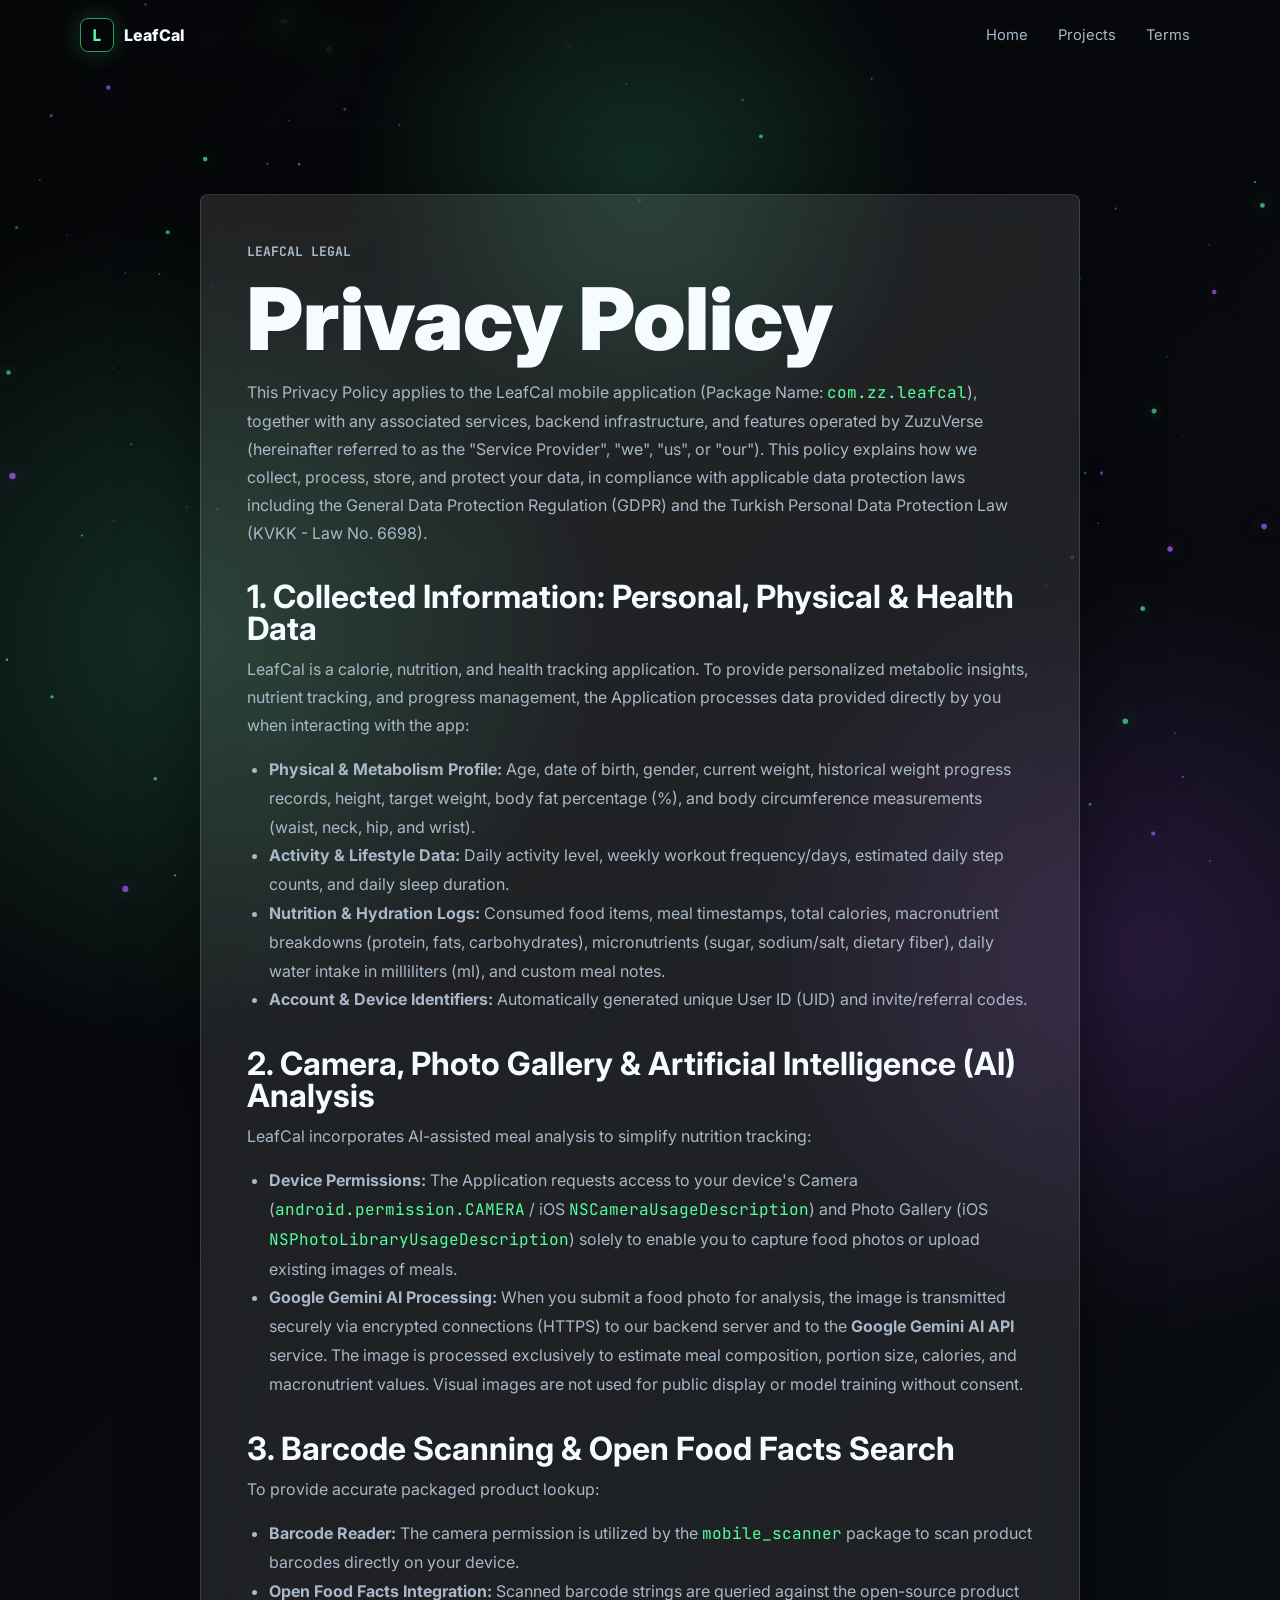
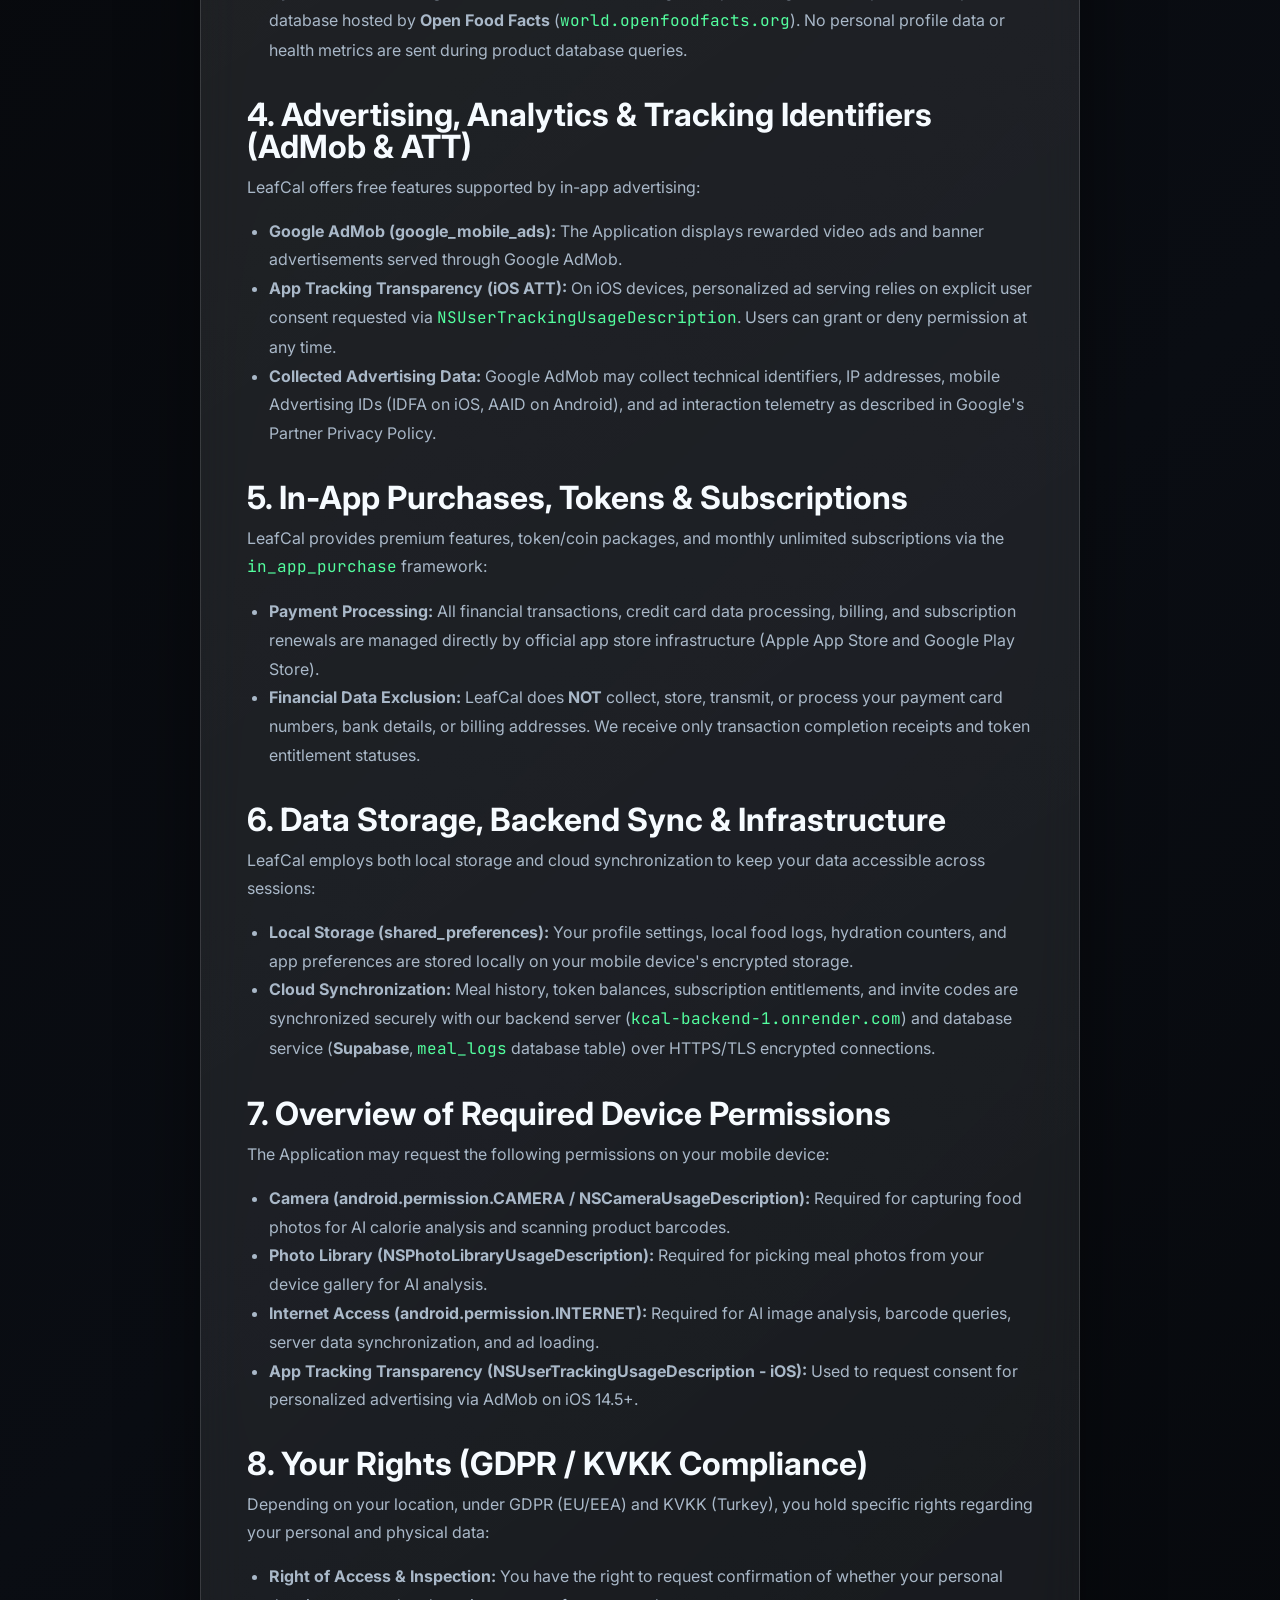
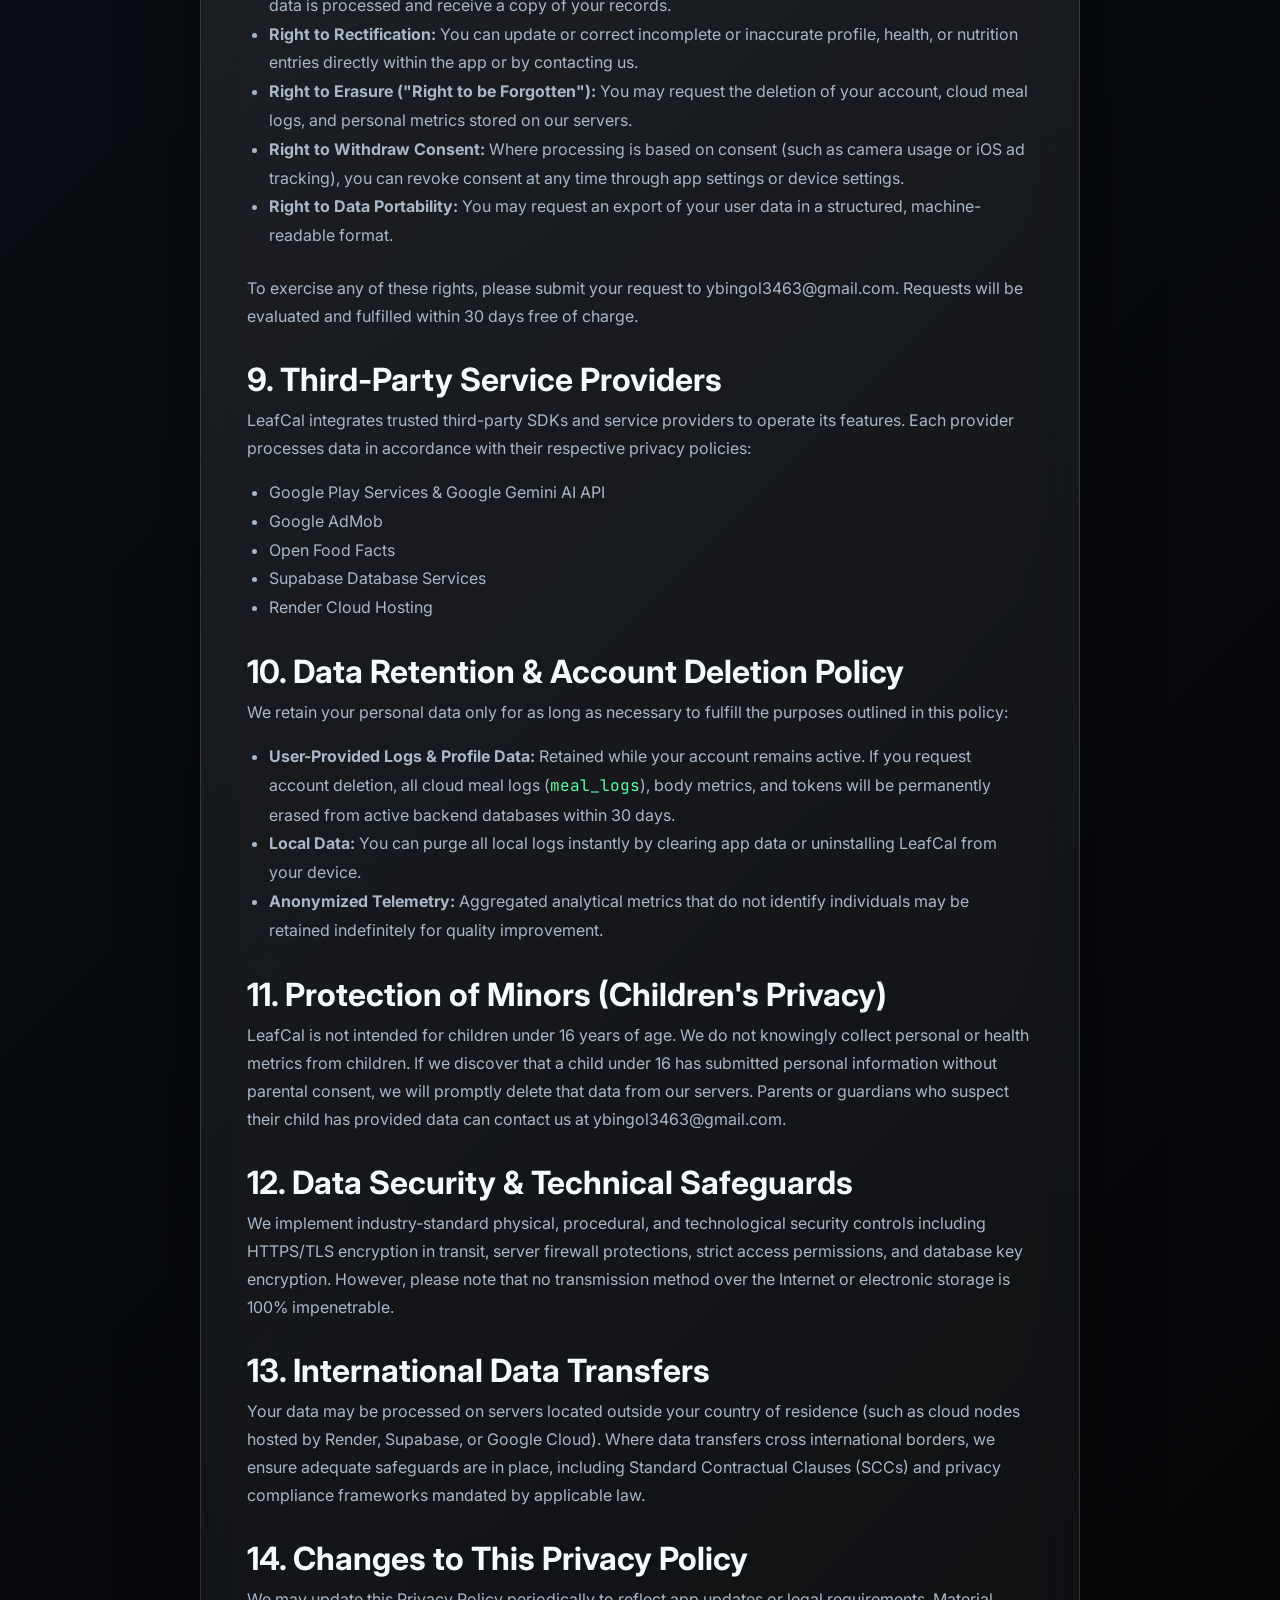
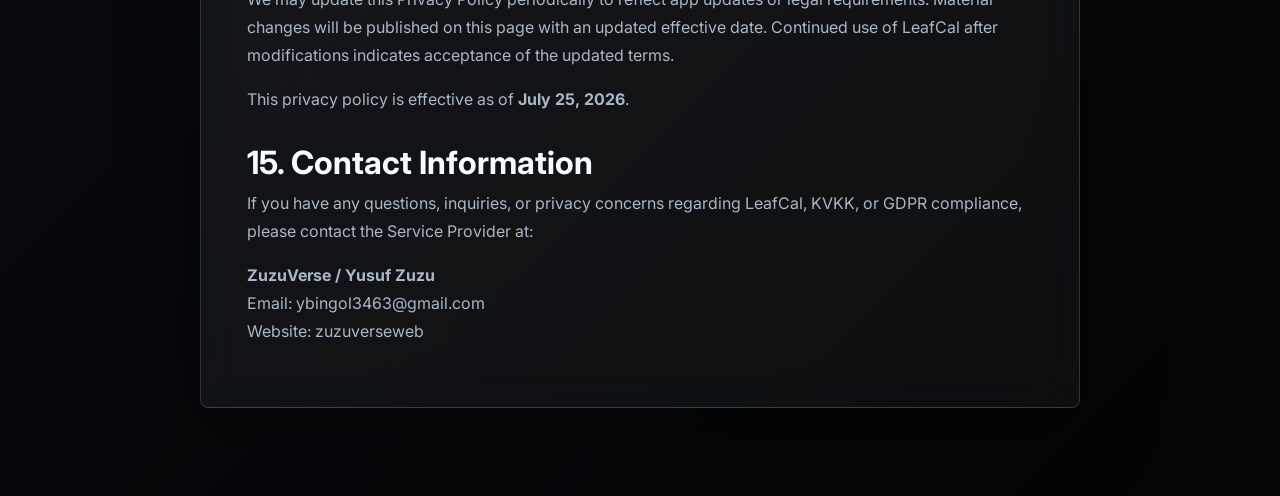
==== leafcal/privacy.html @ e08c6708 "Add LeafCal app, privacy policy, and terms of service" ====
<!DOCTYPE html>
<html lang="en">
<head>
  <meta charset="UTF-8">
  <meta name="viewport" content="width=device-width, initial-scale=1.0">
  <meta name="description" content="LeafCal Privacy Policy - Health, Fitness & Calorie Tracker (KVKK & GDPR Compliant)">
  <title>LeafCal Privacy Policy</title>
  <link rel="preconnect" href="https://fonts.googleapis.com">
  <link rel="preconnect" href="https://fonts.gstatic.com" crossorigin>
  <link href="https://fonts.googleapis.com/css2?family=Inter:wght@400;600;800&family=JetBrains+Mono:wght@500;700&display=swap" rel="stylesheet">
  <link rel="stylesheet" href="../style.css">
</head>
<body class="privacy-page">
  <canvas id="starfield" aria-hidden="true"></canvas>
  <div class="noise-layer" aria-hidden="true"></div>
  <div class="cursor-glow" aria-hidden="true"></div>

  <header class="site-header">
    <a class="brand" href="../index.html">
      <span class="brand-mark">L</span>
      <span>LeafCal</span>
    </a>
    <nav aria-label="Legal navigation">
      <a href="../index.html">Home</a>
      <a href="../index.html#projects">Projects</a>
      <a href="terms.html">Terms</a>
    </nav>
  </header>

  <main class="section-shell">
    <article class="glass-card privacy-card">
      <p class="eyebrow">LeafCal Legal</p>
      <h1>Privacy Policy</h1>
      <p>This Privacy Policy applies to the LeafCal mobile application (Package Name: <code>com.zz.leafcal</code>), together with any associated services, backend infrastructure, and features operated by ZuzuVerse (hereinafter referred to as the "Service Provider", "we", "us", or "our"). This policy explains how we collect, process, store, and protect your data, in compliance with applicable data protection laws including the General Data Protection Regulation (GDPR) and the Turkish Personal Data Protection Law (KVKK - Law No. 6698).</p>

      <h2>1. Collected Information: Personal, Physical & Health Data</h2>
      <p>LeafCal is a calorie, nutrition, and health tracking application. To provide personalized metabolic insights, nutrient tracking, and progress management, the Application processes data provided directly by you when interacting with the app:</p>
      <ul>
        <li><strong>Physical & Metabolism Profile:</strong> Age, date of birth, gender, current weight, historical weight progress records, height, target weight, body fat percentage (%), and body circumference measurements (waist, neck, hip, and wrist).</li>
        <li><strong>Activity & Lifestyle Data:</strong> Daily activity level, weekly workout frequency/days, estimated daily step counts, and daily sleep duration.</li>
        <li><strong>Nutrition & Hydration Logs:</strong> Consumed food items, meal timestamps, total calories, macronutrient breakdowns (protein, fats, carbohydrates), micronutrients (sugar, sodium/salt, dietary fiber), daily water intake in milliliters (ml), and custom meal notes.</li>
        <li><strong>Account & Device Identifiers:</strong> Automatically generated unique User ID (UID) and invite/referral codes.</li>
      </ul>

      <h2>2. Camera, Photo Gallery & Artificial Intelligence (AI) Analysis</h2>
      <p>LeafCal incorporates AI-assisted meal analysis to simplify nutrition tracking:</p>
      <ul>
        <li><strong>Device Permissions:</strong> The Application requests access to your device's Camera (<code>android.permission.CAMERA</code> / iOS <code>NSCameraUsageDescription</code>) and Photo Gallery (iOS <code>NSPhotoLibraryUsageDescription</code>) solely to enable you to capture food photos or upload existing images of meals.</li>
        <li><strong>Google Gemini AI Processing:</strong> When you submit a food photo for analysis, the image is transmitted securely via encrypted connections (HTTPS) to our backend server and to the <strong>Google Gemini AI API</strong> service. The image is processed exclusively to estimate meal composition, portion size, calories, and macronutrient values. Visual images are not used for public display or model training without consent.</li>
      </ul>

      <h2>3. Barcode Scanning & Open Food Facts Search</h2>
      <p>To provide accurate packaged product lookup:</p>
      <ul>
        <li><strong>Barcode Reader:</strong> The camera permission is utilized by the <code>mobile_scanner</code> package to scan product barcodes directly on your device.</li>
        <li><strong>Open Food Facts Integration:</strong> Scanned barcode strings are queried against the open-source product database hosted by <strong>Open Food Facts</strong> (<code>world.openfoodfacts.org</code>). No personal profile data or health metrics are sent during product database queries.</li>
      </ul>

      <h2>4. Advertising, Analytics & Tracking Identifiers (AdMob & ATT)</h2>
      <p>LeafCal offers free features supported by in-app advertising:</p>
      <ul>
        <li><strong>Google AdMob (google_mobile_ads):</strong> The Application displays rewarded video ads and banner advertisements served through Google AdMob.</li>
        <li><strong>App Tracking Transparency (iOS ATT):</strong> On iOS devices, personalized ad serving relies on explicit user consent requested via <code>NSUserTrackingUsageDescription</code>. Users can grant or deny permission at any time.</li>
        <li><strong>Collected Advertising Data:</strong> Google AdMob may collect technical identifiers, IP addresses, mobile Advertising IDs (IDFA on iOS, AAID on Android), and ad interaction telemetry as described in <a href="https://policies.google.com/technologies/partner-sites" target="_blank" rel="noopener noreferrer">Google's Partner Privacy Policy</a>.</li>
      </ul>

      <h2>5. In-App Purchases, Tokens & Subscriptions</h2>
      <p>LeafCal provides premium features, token/coin packages, and monthly unlimited subscriptions via the <code>in_app_purchase</code> framework:</p>
      <ul>
        <li><strong>Payment Processing:</strong> All financial transactions, credit card data processing, billing, and subscription renewals are managed directly by official app store infrastructure (Apple App Store and Google Play Store).</li>
        <li><strong>Financial Data Exclusion:</strong> LeafCal does <strong>NOT</strong> collect, store, transmit, or process your payment card numbers, bank details, or billing addresses. We receive only transaction completion receipts and token entitlement statuses.</li>
      </ul>

      <h2>6. Data Storage, Backend Sync & Infrastructure</h2>
      <p>LeafCal employs both local storage and cloud synchronization to keep your data accessible across sessions:</p>
      <ul>
        <li><strong>Local Storage (shared_preferences):</strong> Your profile settings, local food logs, hydration counters, and app preferences are stored locally on your mobile device's encrypted storage.</li>
        <li><strong>Cloud Synchronization:</strong> Meal history, token balances, subscription entitlements, and invite codes are synchronized securely with our backend server (<code>kcal-backend-1.onrender.com</code>) and database service (<strong>Supabase</strong>, <code>meal_logs</code> database table) over HTTPS/TLS encrypted connections.</li>
      </ul>

      <h2>7. Overview of Required Device Permissions</h2>
      <p>The Application may request the following permissions on your mobile device:</p>
      <ul>
        <li><strong>Camera (android.permission.CAMERA / NSCameraUsageDescription):</strong> Required for capturing food photos for AI calorie analysis and scanning product barcodes.</li>
        <li><strong>Photo Library (NSPhotoLibraryUsageDescription):</strong> Required for picking meal photos from your device gallery for AI analysis.</li>
        <li><strong>Internet Access (android.permission.INTERNET):</strong> Required for AI image analysis, barcode queries, server data synchronization, and ad loading.</li>
        <li><strong>App Tracking Transparency (NSUserTrackingUsageDescription - iOS):</strong> Used to request consent for personalized advertising via AdMob on iOS 14.5+.</li>
      </ul>

      <h2>8. Your Rights (GDPR / KVKK Compliance)</h2>
      <p>Depending on your location, under GDPR (EU/EEA) and KVKK (Turkey), you hold specific rights regarding your personal and physical data:</p>
      <ul>
        <li><strong>Right of Access & Inspection:</strong> You have the right to request confirmation of whether your personal data is processed and receive a copy of your records.</li>
        <li><strong>Right to Rectification:</strong> You can update or correct incomplete or inaccurate profile, health, or nutrition entries directly within the app or by contacting us.</li>
        <li><strong>Right to Erasure ("Right to be Forgotten"):</strong> You may request the deletion of your account, cloud meal logs, and personal metrics stored on our servers.</li>
        <li><strong>Right to Withdraw Consent:</strong> Where processing is based on consent (such as camera usage or iOS ad tracking), you can revoke consent at any time through app settings or device settings.</li>
        <li><strong>Right to Data Portability:</strong> You may request an export of your user data in a structured, machine-readable format.</li>
      </ul>
      <p>To exercise any of these rights, please submit your request to <a href="mailto:ybingol3463@gmail.com">ybingol3463@gmail.com</a>. Requests will be evaluated and fulfilled within 30 days free of charge.</p>

      <h2>9. Third-Party Service Providers</h2>
      <p>LeafCal integrates trusted third-party SDKs and service providers to operate its features. Each provider processes data in accordance with their respective privacy policies:</p>
      <ul>
        <li><a href="https://policies.google.com/privacy" target="_blank" rel="noopener noreferrer">Google Play Services & Google Gemini AI API</a></li>
        <li><a href="https://policies.google.com/technologies/partner-sites" target="_blank" rel="noopener noreferrer">Google AdMob</a></li>
        <li><a href="https://world.openfoodfacts.org/terms-of-use" target="_blank" rel="noopener noreferrer">Open Food Facts</a></li>
        <li><a href="https://supabase.com/privacy" target="_blank" rel="noopener noreferrer">Supabase Database Services</a></li>
        <li><a href="https://render.com/privacy" target="_blank" rel="noopener noreferrer">Render Cloud Hosting</a></li>
      </ul>

      <h2>10. Data Retention & Account Deletion Policy</h2>
      <p>We retain your personal data only for as long as necessary to fulfill the purposes outlined in this policy:</p>
      <ul>
        <li><strong>User-Provided Logs & Profile Data:</strong> Retained while your account remains active. If you request account deletion, all cloud meal logs (<code>meal_logs</code>), body metrics, and tokens will be permanently erased from active backend databases within 30 days.</li>
        <li><strong>Local Data:</strong> You can purge all local logs instantly by clearing app data or uninstalling LeafCal from your device.</li>
        <li><strong>Anonymized Telemetry:</strong> Aggregated analytical metrics that do not identify individuals may be retained indefinitely for quality improvement.</li>
      </ul>

      <h2>11. Protection of Minors (Children's Privacy)</h2>
      <p>LeafCal is not intended for children under 16 years of age. We do not knowingly collect personal or health metrics from children. If we discover that a child under 16 has submitted personal information without parental consent, we will promptly delete that data from our servers. Parents or guardians who suspect their child has provided data can contact us at <a href="mailto:ybingol3463@gmail.com">ybingol3463@gmail.com</a>.</p>

      <h2>12. Data Security & Technical Safeguards</h2>
      <p>We implement industry-standard physical, procedural, and technological security controls including HTTPS/TLS encryption in transit, server firewall protections, strict access permissions, and database key encryption. However, please note that no transmission method over the Internet or electronic storage is 100% impenetrable.</p>

      <h2>13. International Data Transfers</h2>
      <p>Your data may be processed on servers located outside your country of residence (such as cloud nodes hosted by Render, Supabase, or Google Cloud). Where data transfers cross international borders, we ensure adequate safeguards are in place, including Standard Contractual Clauses (SCCs) and privacy compliance frameworks mandated by applicable law.</p>

      <h2>14. Changes to This Privacy Policy</h2>
      <p>We may update this Privacy Policy periodically to reflect app updates or legal requirements. Material changes will be published on this page with an updated effective date. Continued use of LeafCal after modifications indicates acceptance of the updated terms.</p>
      <p>This privacy policy is effective as of <strong>July 25, 2026</strong>.</p>

      <h2>15. Contact Information</h2>
      <p>If you have any questions, inquiries, or privacy concerns regarding LeafCal, KVKK, or GDPR compliance, please contact the Service Provider at:</p>
      <p><strong>ZuzuVerse / Yusuf Zuzu</strong><br>
      Email: <a href="mailto:ybingol3463@gmail.com">ybingol3463@gmail.com</a><br>
      Website: <a href="https://zuzuverseweb.pages.dev" target="_blank" rel="noopener noreferrer">zuzuverseweb</a></p>
    </article>
  </main>

  <script src="../script.js"></script>
</body>
</html>
---- style.css ----
:root {
  color-scheme: dark;
  --bg: #050608;
  --panel: rgba(13, 17, 23, 0.72);
  --panel-strong: rgba(17, 24, 39, 0.86);
  --text: #f6fbff;
  --muted: #a9b8c8;
  --neon: #54ff9f;
  --neon-2: #b35cff;
  --line: rgba(255, 255, 255, 0.14);
  --shadow: 0 24px 80px rgba(0, 0, 0, 0.46);
  --radius: 8px;
}

* {
  box-sizing: border-box;
}

html {
  scroll-behavior: smooth;
}

body {
  min-height: 100vh;
  margin: 0;
  overflow-x: hidden;
  background:
    radial-gradient(circle at 15% 12%, rgba(84, 255, 159, 0.16), transparent 26rem),
    radial-gradient(circle at 88% 18%, rgba(179, 92, 255, 0.18), transparent 24rem),
    linear-gradient(135deg, #050608 0%, #0a0d13 48%, #030405 100%);
  color: var(--text);
  font-family: Inter, system-ui, sans-serif;
  letter-spacing: 0;
}

a {
  color: inherit;
  text-decoration: none;
}

button {
  font: inherit;
}

code {
  color: var(--neon);
  font-family: "JetBrains Mono", monospace;
}

#starfield,
.noise-layer,
.cursor-glow {
  pointer-events: none;
  position: fixed;
  inset: 0;
}

#starfield {
  z-index: -3;
}

.noise-layer {
  z-index: -2;
  opacity: 0.16;
  background-image:
    linear-gradient(rgba(255, 255, 255, 0.04) 1px, transparent 1px),
    linear-gradient(90deg, rgba(255, 255, 255, 0.035) 1px, transparent 1px);
  background-size: 42px 42px;
  mask-image: linear-gradient(to bottom, transparent, black 18%, black 86%, transparent);
}

.cursor-glow {
  z-index: -1;
  background: radial-gradient(circle 34rem at var(--x, 50%) var(--y, 20%), rgba(84, 255, 159, 0.16), transparent 55%);
  transition: background 120ms ease;
}

.site-header {
  position: sticky;
  top: 0;
  z-index: 10;
  display: flex;
  align-items: center;
  justify-content: space-between;
  gap: 1rem;
  width: min(1120px, calc(100% - 32px));
  margin: 0 auto;
  padding: 18px 0;
  backdrop-filter: blur(16px);
}

.brand,
nav {
  display: flex;
  align-items: center;
  gap: 10px;
}

.brand {
  font-weight: 800;
}

.brand-mark {
  display: grid;
  width: 34px;
  height: 34px;
  place-items: center;
  border: 1px solid rgba(84, 255, 159, 0.58);
  border-radius: 8px;
  color: var(--neon);
  font-family: "JetBrains Mono", monospace;
  box-shadow: 0 0 24px rgba(84, 255, 159, 0.22);
}

nav {
  flex-wrap: wrap;
  justify-content: flex-end;
}

nav a {
  padding: 8px 10px;
  border-radius: 8px;
  color: var(--muted);
  font-size: 0.92rem;
}

nav a:hover {
  color: var(--text);
  background: rgba(255, 255, 255, 0.08);
}

.section-shell {
  width: min(1120px, calc(100% - 32px));
  margin: 0 auto;
  padding: 88px 0;
}

.hero {
  min-height: calc(100vh - 74px);
  display: grid;
  grid-template-columns: minmax(0, 1.2fr) minmax(300px, 0.8fr);
  align-items: center;
  gap: 36px;
}

.eyebrow {
  margin: 0 0 14px;
  color: var(--neon);
  font-family: "JetBrains Mono", monospace;
  font-size: 0.82rem;
  font-weight: 700;
  text-transform: uppercase;
}

h1,
h2,
h3,
p {
  margin-top: 0;
}

h1 {
  margin-bottom: 16px;
  font-size: clamp(4.8rem, 17vw, 11.5rem);
  line-height: 0.8;
  font-weight: 900;
  letter-spacing: 0;
}

h2 {
  margin-bottom: 0;
  font-size: clamp(2rem, 5vw, 4rem);
  line-height: 1;
}

h3 {
  margin-bottom: 12px;
  font-size: clamp(1.9rem, 5vw, 3.6rem);
}

.glitch {
  position: relative;
  width: fit-content;
  text-shadow: 0 0 26px rgba(84, 255, 159, 0.44);
}

.glitch::before,
.glitch::after {
  content: attr(data-text);
  position: absolute;
  inset: 0;
  opacity: 0.5;
}

.glitch::before {
  color: var(--neon);
  transform: translate(3px, -2px);
  clip-path: inset(0 0 52% 0);
}

.glitch::after {
  color: var(--neon-2);
  transform: translate(-3px, 2px);
  clip-path: inset(48% 0 0 0);
}

.hero-subtitle {
  min-height: 34px;
  margin-bottom: 18px;
  color: #d7fff0;
  font-family: "JetBrains Mono", monospace;
  font-size: clamp(1rem, 2.8vw, 1.35rem);
}

.typing-caret {
  display: inline-block;
  width: 10px;
  height: 1.1em;
  margin-left: 4px;
  background: var(--neon);
  vertical-align: -0.15em;
  animation: blink 900ms steps(2, start) infinite;
}

.hero-text {
  max-width: 640px;
  color: var(--muted);
  font-size: 1.08rem;
  line-height: 1.75;
}

.hero-actions,
.project-actions {
  display: flex;
  flex-wrap: wrap;
  gap: 12px;
  margin-top: 28px;
}

.button {
  display: inline-flex;
  align-items: center;
  justify-content: center;
  min-height: 44px;
  padding: 0 18px;
  border: 1px solid var(--line);
  border-radius: 8px;
  font-weight: 800;
  transition: transform 180ms ease, border-color 180ms ease, box-shadow 180ms ease, background 180ms ease;
}

.button:hover {
  transform: translateY(-3px);
  border-color: rgba(84, 255, 159, 0.7);
  box-shadow: 0 0 32px rgba(84, 255, 159, 0.24);
}

.button.primary {
  background: linear-gradient(135deg, rgba(84, 255, 159, 0.95), rgba(179, 92, 255, 0.95));
  color: #020304;
}

.button.ghost {
  background: rgba(255, 255, 255, 0.05);
  color: var(--text);
}

.glass-card {
  border: 1px solid var(--line);
  border-radius: var(--radius);
  background: linear-gradient(145deg, rgba(255, 255, 255, 0.11), rgba(255, 255, 255, 0.045));
  box-shadow: var(--shadow);
  backdrop-filter: blur(22px);
}

.tilt-card {
  transform-style: preserve-3d;
  transition: transform 180ms ease, border-color 180ms ease, box-shadow 180ms ease;
}

.tilt-card:hover {
  border-color: rgba(84, 255, 159, 0.56);
  box-shadow: 0 26px 90px rgba(0, 0, 0, 0.52), 0 0 44px rgba(179, 92, 255, 0.16);
}

.status-panel {
  padding: 24px;
}

.panel-topline {
  display: flex;
  align-items: center;
  gap: 9px;
  color: var(--muted);
  font-family: "JetBrains Mono", monospace;
  font-size: 0.82rem;
}

.live-dot {
  width: 9px;
  height: 9px;
  border-radius: 999px;
  background: var(--neon);
  box-shadow: 0 0 18px var(--neon);
}

.terminal-lines {
  margin-top: 26px;
  display: grid;
  gap: 16px;
  font-family: "JetBrains Mono", monospace;
}

.terminal-lines p {
  margin: 0;
  color: #dbeafe;
  overflow-wrap: anywhere;
}

.terminal-lines span {
  color: var(--neon);
}

.section-heading {
  margin-bottom: 28px;
}

.projects-grid {
  display: grid;
  gap: 28px;
}

.project-card {
  position: relative;
  overflow: hidden;
  display: grid;
  grid-template-columns: 220px minmax(0, 1fr);
  gap: 32px;
  padding: clamp(22px, 5vw, 42px);
}

.project-card::before {
  content: "";
  position: absolute;
  inset: -50% auto auto -10%;
  width: 300px;
  height: 300px;
  background: radial-gradient(circle, rgba(84, 255, 159, 0.24), transparent 66%);
}

.project-logo {
  position: relative;
  display: grid;
  min-height: 220px;
  place-items: center;
  border: 1px solid rgba(255, 255, 255, 0.14);
  border-radius: 22%;
  background:
    linear-gradient(135deg, rgba(84, 255, 159, 0.18), rgba(179, 92, 255, 0.22)),
    rgba(255, 255, 255, 0.04);
}

.project-logo img {
  width: min(72%, 150px);
  aspect-ratio: 1;
  height: auto;
  object-fit: contain;
  border-radius: 22%;
  filter: drop-shadow(0 0 22px rgba(84, 255, 159, 0.35));
}

.project-logo img.missing-logo {
  display: none;
}

.project-logo span {
  display: none;
  color: var(--neon);
  font-family: "JetBrains Mono", monospace;
  font-size: 5rem;
  font-weight: 900;
  text-shadow: 0 0 30px rgba(84, 255, 159, 0.52);
}

.project-logo img.missing-logo + span {
  display: block;
}

.project-kicker {
  color: var(--neon);
  font-family: "JetBrains Mono", monospace;
  font-weight: 700;
}

.project-content p {
  max-width: 680px;
  color: var(--muted);
  line-height: 1.75;
}

.tag-cloud {
  display: flex;
  flex-wrap: wrap;
  gap: 14px;
}

.skill-tag {
  display: inline-flex;
  align-items: center;
  gap: 10px;
  min-height: 44px;
  padding: 0 18px;
  border: 1px solid rgba(255, 255, 255, 0.16);
  border-radius: 999px;
  background: rgba(255, 255, 255, 0.06);
  color: var(--text);
  cursor: pointer;
  animation: floatTag 4.8s ease-in-out infinite;
  animation-delay: var(--delay);
  transition: transform 180ms ease, box-shadow 180ms ease, color 180ms ease, border-color 180ms ease;
}

.skill-tag span {
  color: var(--neon);
  font-family: "JetBrains Mono", monospace;
  font-size: 0.68rem;
  font-weight: 800;
  text-transform: uppercase;
}

.skill-tag:hover,
.skill-tag:focus-visible {
  color: #061009;
  border-color: var(--neon);
  background: var(--neon);
  box-shadow: 0 0 30px rgba(84, 255, 159, 0.34);
  transform: translateY(-6px) scale(1.04);
}

.skill-tag:hover span,
.skill-tag:focus-visible span {
  color: #061009;
}

.site-footer {
  display: flex;
  justify-content: center;
  gap: 16px;
  width: min(1120px, calc(100% - 32px));
  margin: 0 auto;
  padding: 36px 0 44px;
  color: var(--muted);
}

.site-footer a {
  color: var(--neon);
}

.privacy-card {
  max-width: 880px;
  margin: 36px auto 0;
  padding: clamp(22px, 5vw, 46px);
}

.privacy-card h1 {
  margin-bottom: 18px;
  font-size: clamp(2.4rem, 8vw, 5.4rem);
  line-height: 0.95;
}

.privacy-card h2 {
  margin: 34px 0 10px;
  font-size: clamp(1.3rem, 3vw, 2rem);
}

.privacy-card p {
  color: var(--muted);
  line-height: 1.75;
}

.privacy-card ul {
  margin: 14px 0 24px;
  padding-left: 22px;
  color: var(--muted);
  line-height: 1.8;
}

.click-burst,
.code-pop {
  pointer-events: none;
  position: fixed;
  z-index: 20;
}

.click-burst {
  width: 7px;
  height: 7px;
  border-radius: 999px;
  background: var(--neon);
  box-shadow: 0 0 18px rgba(84, 255, 159, 0.9);
  animation: particlePop 760ms ease-out forwards;
}

.code-pop {
  color: var(--neon);
  font-family: "JetBrains Mono", monospace;
  font-size: 0.78rem;
  font-weight: 700;
  text-shadow: 0 0 16px rgba(84, 255, 159, 0.72);
  animation: codePop 900ms ease-out forwards;
}

@keyframes blink {
  50% { opacity: 0; }
}

@keyframes floatTag {
  0%, 100% { transform: translateY(0); }
  50% { transform: translateY(-7px); }
}

@keyframes particlePop {
  from {
    opacity: 1;
    transform: translate(0, 0) scale(1);
  }
  to {
    opacity: 0;
    transform: translate(var(--dx), var(--dy)) scale(0.2);
  }
}

@keyframes codePop {
  from {
    opacity: 0;
    transform: translate(-50%, 4px) scale(0.92);
  }
  18% {
    opacity: 1;
  }
  to {
    opacity: 0;
    transform: translate(-50%, -48px) scale(1.04);
  }
}

@media (max-width: 820px) {
  .site-header {
    align-items: flex-start;
    flex-direction: column;
  }

  nav {
    justify-content: flex-start;
  }

  .section-shell {
    padding: 62px 0;
  }

  .hero,
  .project-card {
    grid-template-columns: 1fr;
  }

  .hero {
    min-height: auto;
    padding-top: 48px;
  }

  .project-logo {
    min-height: 180px;
  }

  .site-footer {
    flex-direction: column;
  }
}

@media (prefers-reduced-motion: reduce) {
  *,
  *::before,
  *::after {
    animation-duration: 0.001ms !important;
    animation-iteration-count: 1 !important;
    scroll-behavior: auto !important;
    transition-duration: 0.001ms !important;
  }
}
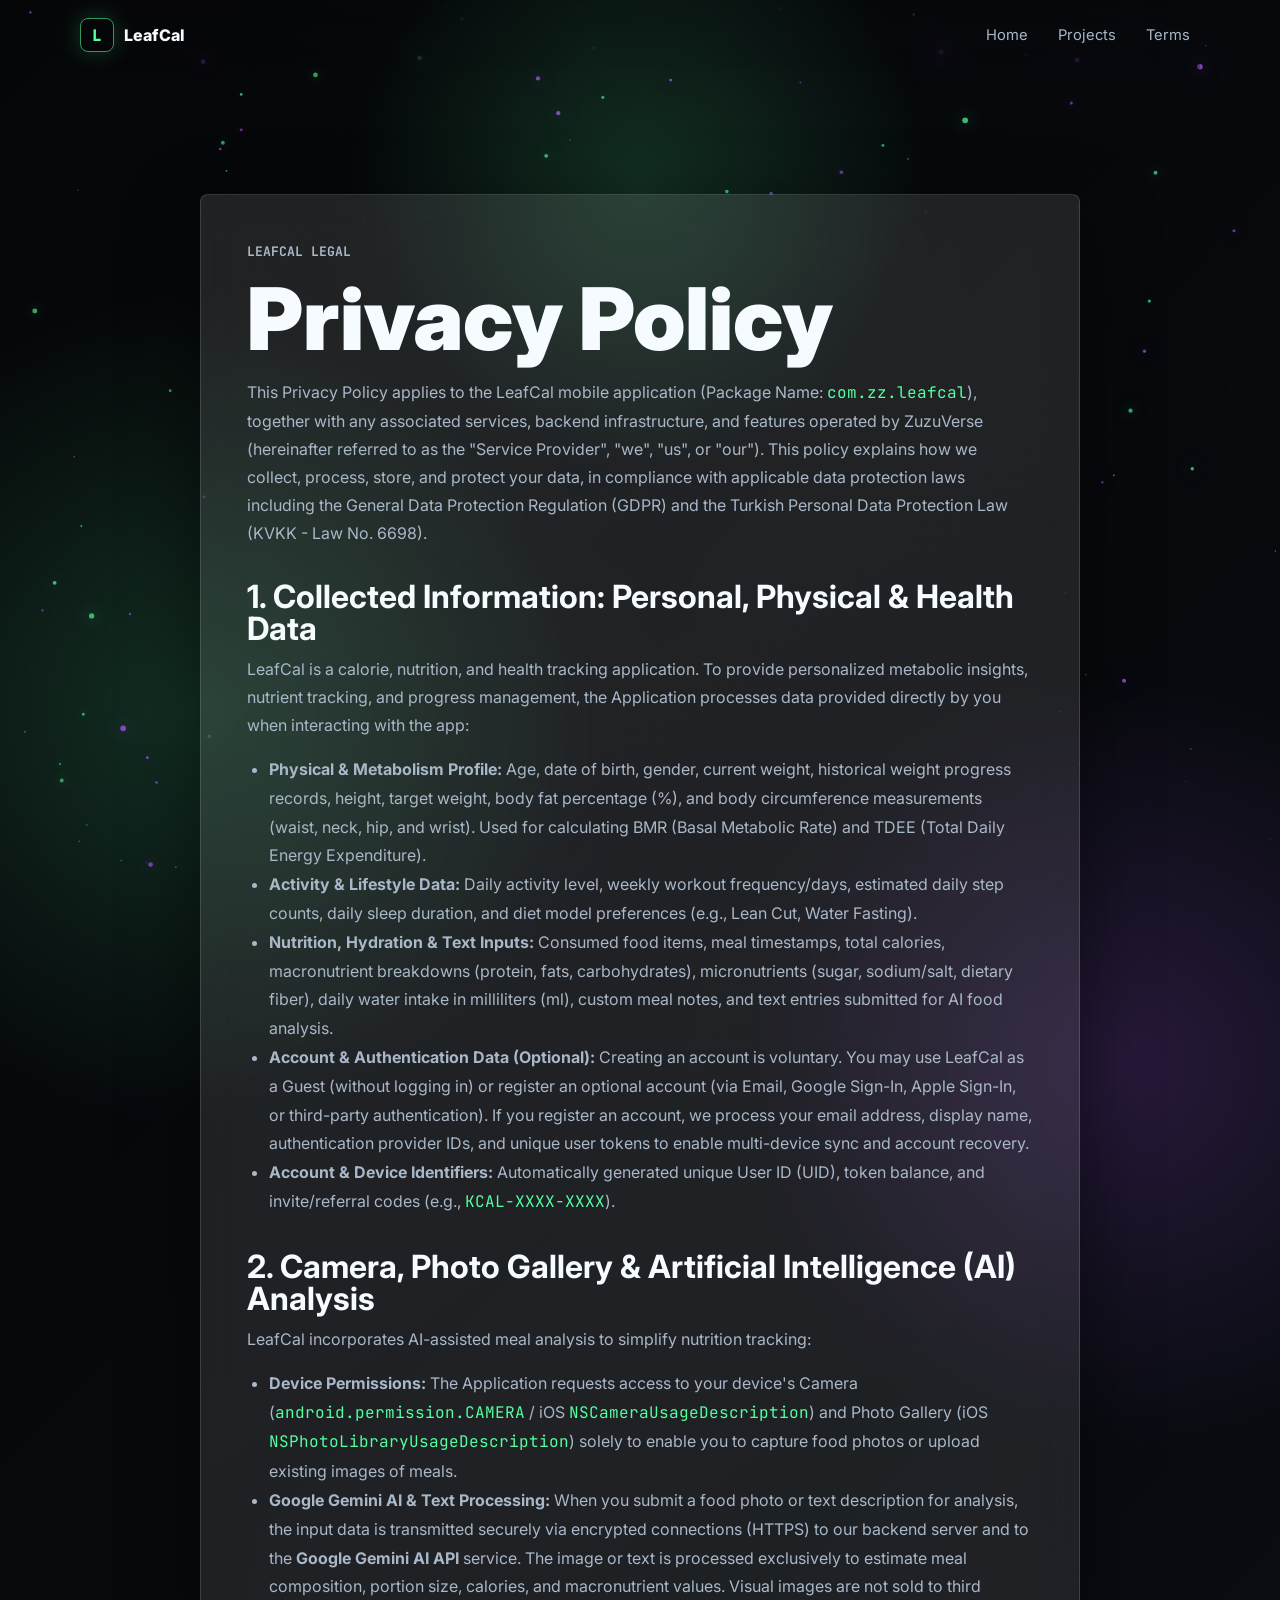
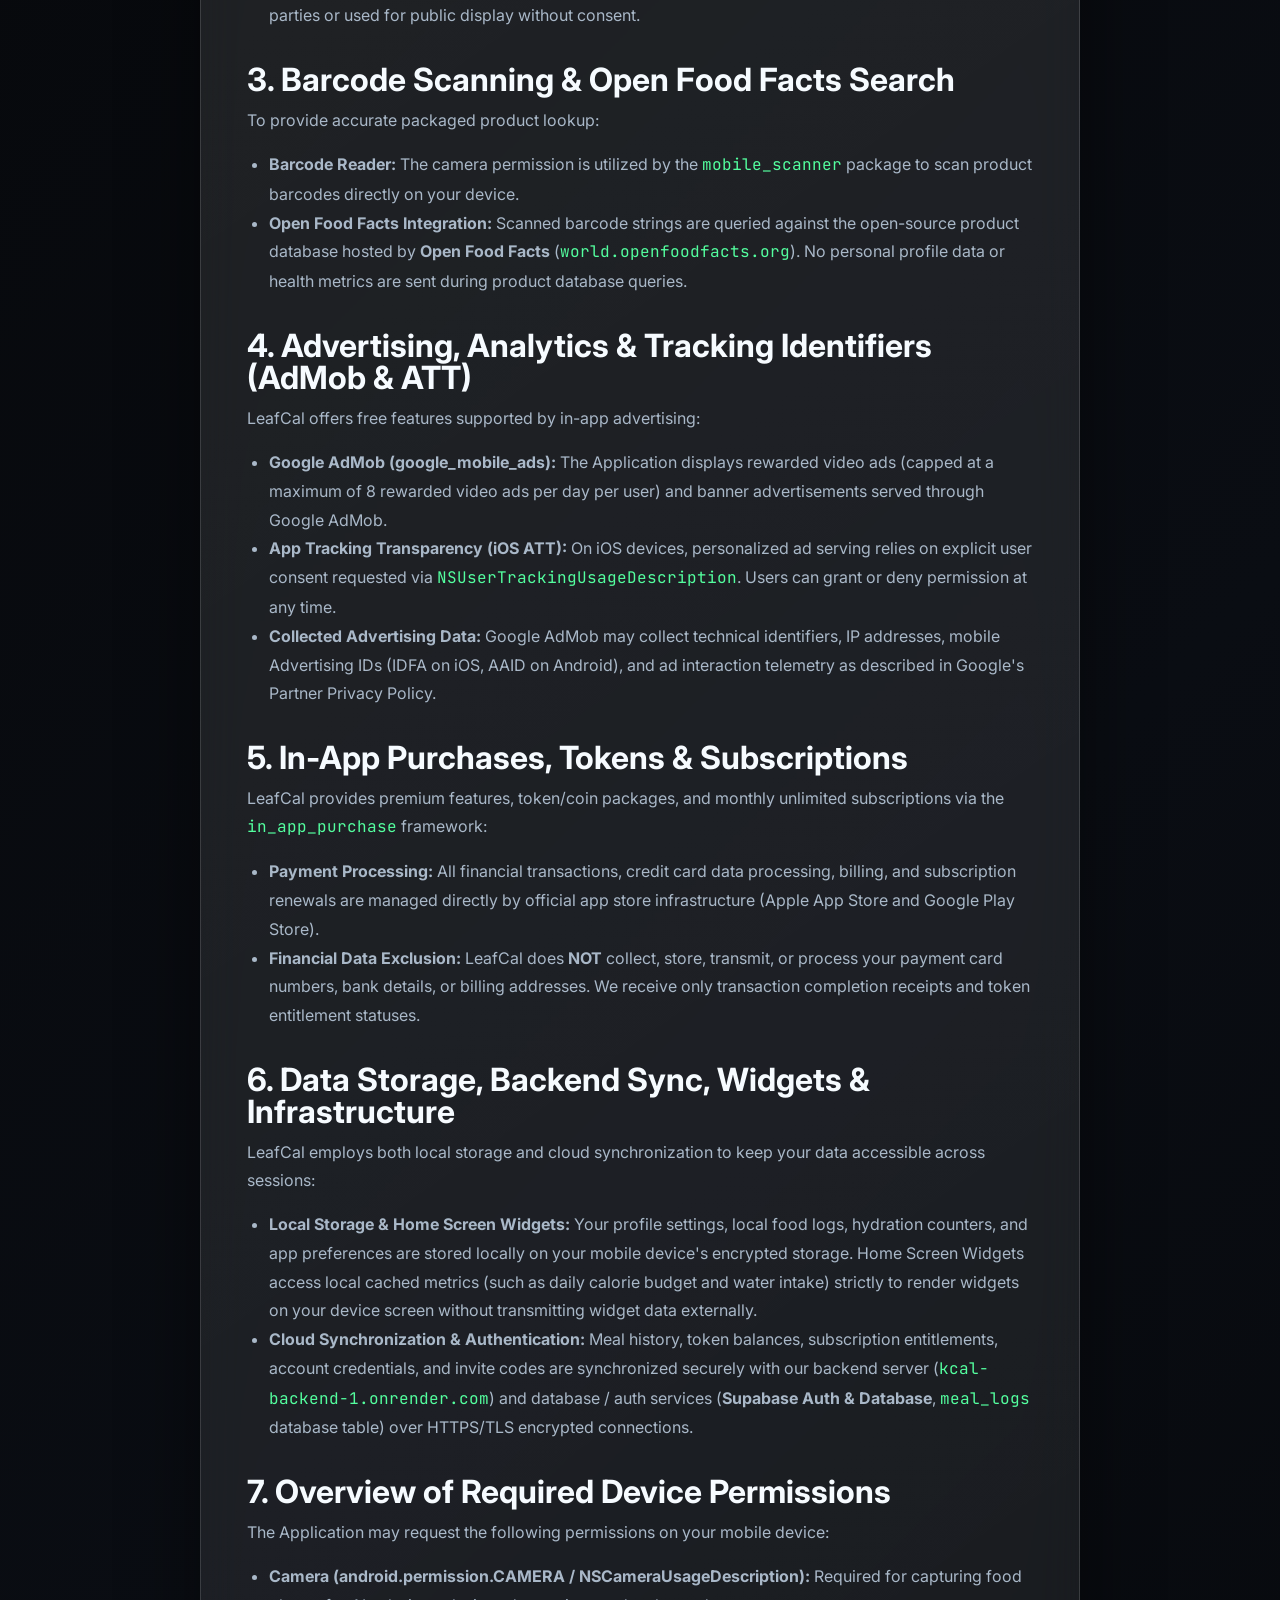
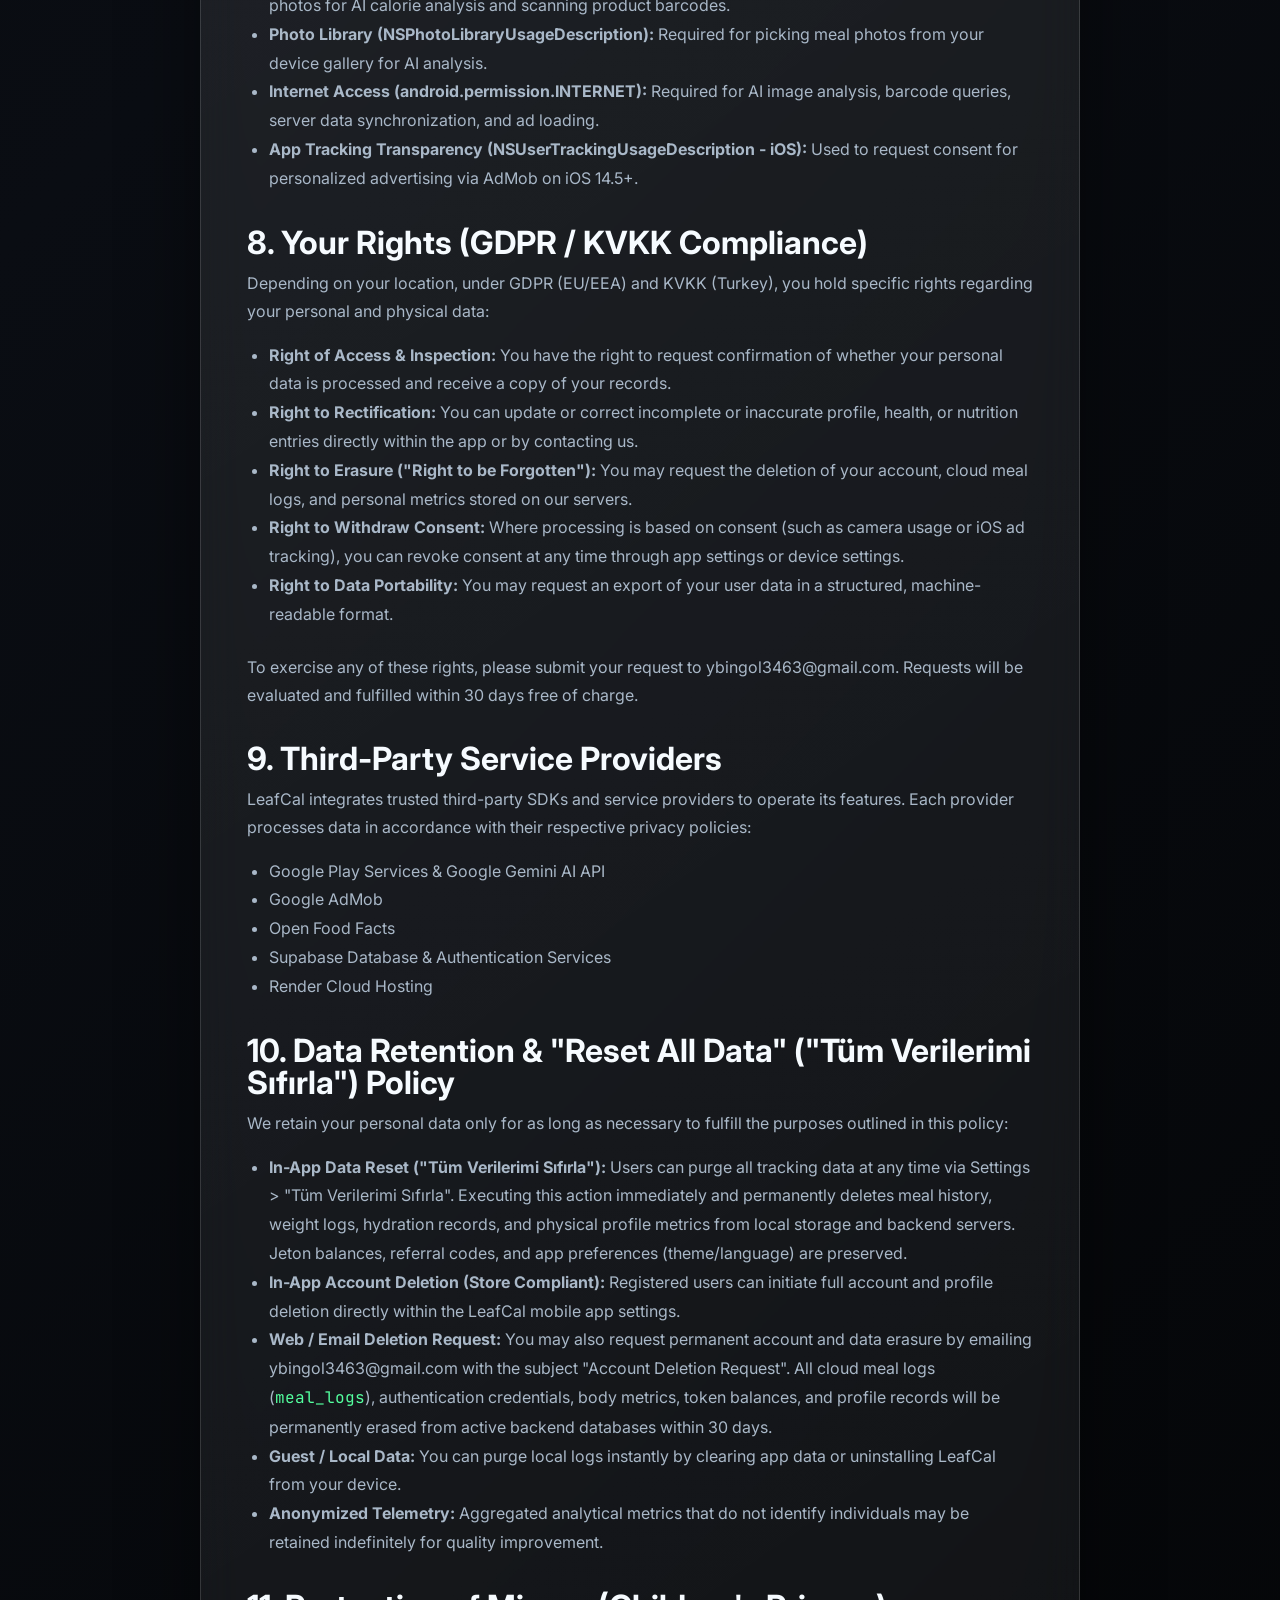
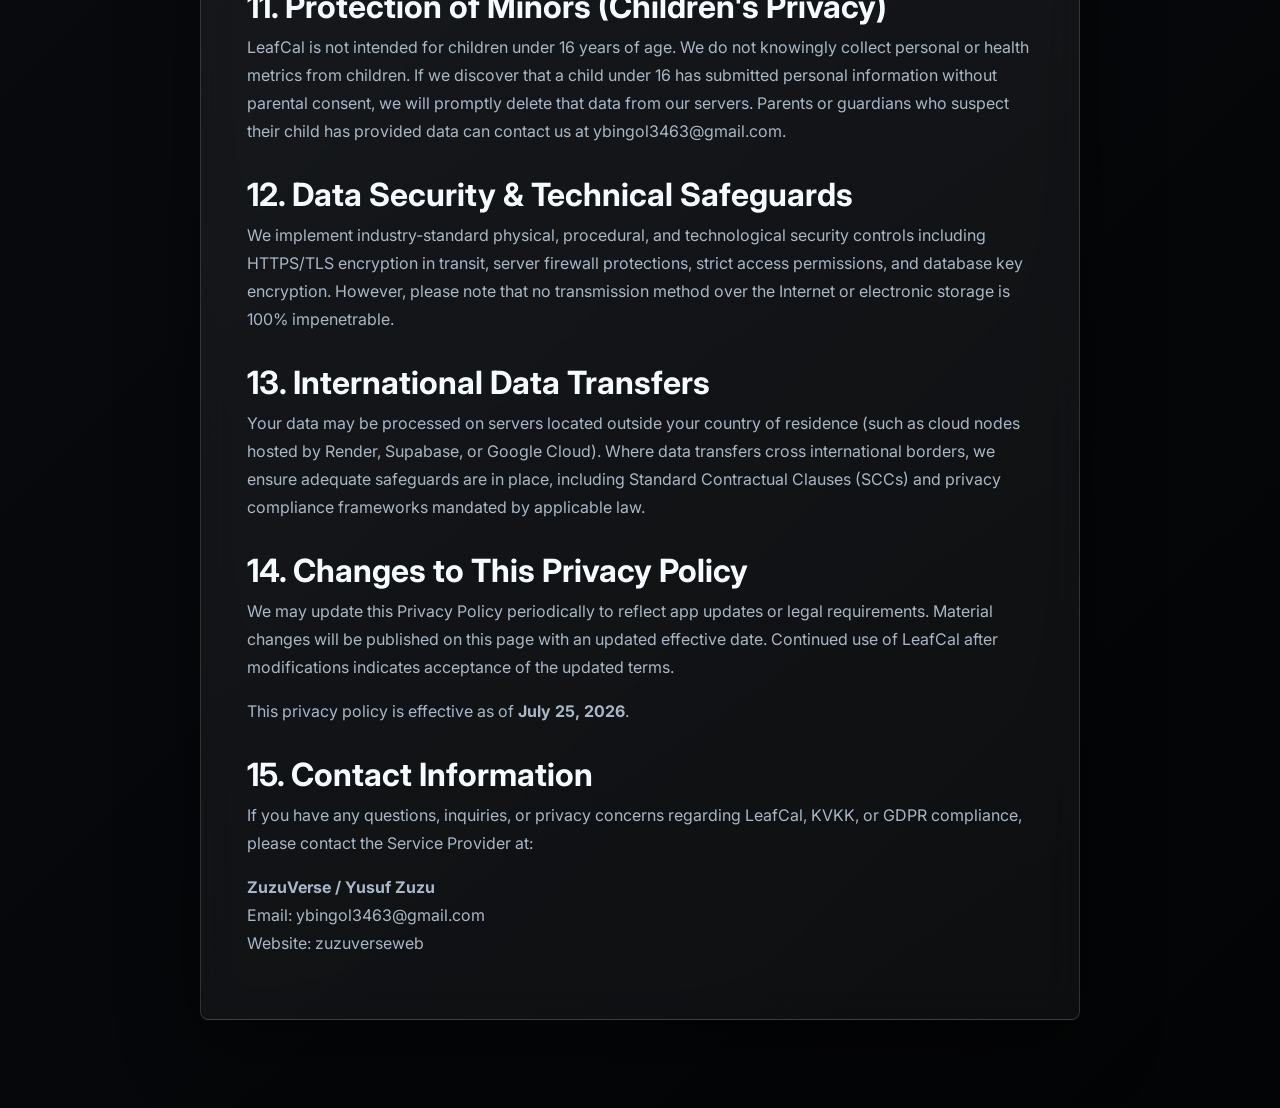
==== commit 23f3526e: "Update LeafCal Privacy Policy and Terms of Service with AI, auth, and store deletion compliance" ====
--- a/leafcal/privacy.html
+++ b/leafcal/privacy.html
@@ -36,17 +36,18 @@
       <h2>1. Collected Information: Personal, Physical & Health Data</h2>
       <p>LeafCal is a calorie, nutrition, and health tracking application. To provide personalized metabolic insights, nutrient tracking, and progress management, the Application processes data provided directly by you when interacting with the app:</p>
       <ul>
-        <li><strong>Physical & Metabolism Profile:</strong> Age, date of birth, gender, current weight, historical weight progress records, height, target weight, body fat percentage (%), and body circumference measurements (waist, neck, hip, and wrist).</li>
-        <li><strong>Activity & Lifestyle Data:</strong> Daily activity level, weekly workout frequency/days, estimated daily step counts, and daily sleep duration.</li>
-        <li><strong>Nutrition & Hydration Logs:</strong> Consumed food items, meal timestamps, total calories, macronutrient breakdowns (protein, fats, carbohydrates), micronutrients (sugar, sodium/salt, dietary fiber), daily water intake in milliliters (ml), and custom meal notes.</li>
-        <li><strong>Account & Device Identifiers:</strong> Automatically generated unique User ID (UID) and invite/referral codes.</li>
+        <li><strong>Physical & Metabolism Profile:</strong> Age, date of birth, gender, current weight, historical weight progress records, height, target weight, body fat percentage (%), and body circumference measurements (waist, neck, hip, and wrist). Used for calculating BMR (Basal Metabolic Rate) and TDEE (Total Daily Energy Expenditure).</li>
+        <li><strong>Activity & Lifestyle Data:</strong> Daily activity level, weekly workout frequency/days, estimated daily step counts, daily sleep duration, and diet model preferences (e.g., Lean Cut, Water Fasting).</li>
+        <li><strong>Nutrition, Hydration & Text Inputs:</strong> Consumed food items, meal timestamps, total calories, macronutrient breakdowns (protein, fats, carbohydrates), micronutrients (sugar, sodium/salt, dietary fiber), daily water intake in milliliters (ml), custom meal notes, and text entries submitted for AI food analysis.</li>
+        <li><strong>Account & Authentication Data (Optional):</strong> Creating an account is voluntary. You may use LeafCal as a Guest (without logging in) or register an optional account (via Email, Google Sign-In, Apple Sign-In, or third-party authentication). If you register an account, we process your email address, display name, authentication provider IDs, and unique user tokens to enable multi-device sync and account recovery.</li>
+        <li><strong>Account & Device Identifiers:</strong> Automatically generated unique User ID (UID), token balance, and invite/referral codes (e.g., <code>KCAL-XXXX-XXXX</code>).</li>
       </ul>
 
       <h2>2. Camera, Photo Gallery & Artificial Intelligence (AI) Analysis</h2>
       <p>LeafCal incorporates AI-assisted meal analysis to simplify nutrition tracking:</p>
       <ul>
         <li><strong>Device Permissions:</strong> The Application requests access to your device's Camera (<code>android.permission.CAMERA</code> / iOS <code>NSCameraUsageDescription</code>) and Photo Gallery (iOS <code>NSPhotoLibraryUsageDescription</code>) solely to enable you to capture food photos or upload existing images of meals.</li>
-        <li><strong>Google Gemini AI Processing:</strong> When you submit a food photo for analysis, the image is transmitted securely via encrypted connections (HTTPS) to our backend server and to the <strong>Google Gemini AI API</strong> service. The image is processed exclusively to estimate meal composition, portion size, calories, and macronutrient values. Visual images are not used for public display or model training without consent.</li>
+        <li><strong>Google Gemini AI & Text Processing:</strong> When you submit a food photo or text description for analysis, the input data is transmitted securely via encrypted connections (HTTPS) to our backend server and to the <strong>Google Gemini AI API</strong> service. The image or text is processed exclusively to estimate meal composition, portion size, calories, and macronutrient values. Visual images are not sold to third parties or used for public display without consent.</li>
       </ul>
 
       <h2>3. Barcode Scanning & Open Food Facts Search</h2>
@@ -59,7 +60,7 @@
       <h2>4. Advertising, Analytics & Tracking Identifiers (AdMob & ATT)</h2>
       <p>LeafCal offers free features supported by in-app advertising:</p>
       <ul>
-        <li><strong>Google AdMob (google_mobile_ads):</strong> The Application displays rewarded video ads and banner advertisements served through Google AdMob.</li>
+        <li><strong>Google AdMob (google_mobile_ads):</strong> The Application displays rewarded video ads (capped at a maximum of 8 rewarded video ads per day per user) and banner advertisements served through Google AdMob.</li>
         <li><strong>App Tracking Transparency (iOS ATT):</strong> On iOS devices, personalized ad serving relies on explicit user consent requested via <code>NSUserTrackingUsageDescription</code>. Users can grant or deny permission at any time.</li>
         <li><strong>Collected Advertising Data:</strong> Google AdMob may collect technical identifiers, IP addresses, mobile Advertising IDs (IDFA on iOS, AAID on Android), and ad interaction telemetry as described in <a href="https://policies.google.com/technologies/partner-sites" target="_blank" rel="noopener noreferrer">Google's Partner Privacy Policy</a>.</li>
       </ul>
@@ -71,11 +72,11 @@
         <li><strong>Financial Data Exclusion:</strong> LeafCal does <strong>NOT</strong> collect, store, transmit, or process your payment card numbers, bank details, or billing addresses. We receive only transaction completion receipts and token entitlement statuses.</li>
       </ul>
 
-      <h2>6. Data Storage, Backend Sync & Infrastructure</h2>
+      <h2>6. Data Storage, Backend Sync, Widgets & Infrastructure</h2>
       <p>LeafCal employs both local storage and cloud synchronization to keep your data accessible across sessions:</p>
       <ul>
-        <li><strong>Local Storage (shared_preferences):</strong> Your profile settings, local food logs, hydration counters, and app preferences are stored locally on your mobile device's encrypted storage.</li>
-        <li><strong>Cloud Synchronization:</strong> Meal history, token balances, subscription entitlements, and invite codes are synchronized securely with our backend server (<code>kcal-backend-1.onrender.com</code>) and database service (<strong>Supabase</strong>, <code>meal_logs</code> database table) over HTTPS/TLS encrypted connections.</li>
+        <li><strong>Local Storage & Home Screen Widgets:</strong> Your profile settings, local food logs, hydration counters, and app preferences are stored locally on your mobile device's encrypted storage. Home Screen Widgets access local cached metrics (such as daily calorie budget and water intake) strictly to render widgets on your device screen without transmitting widget data externally.</li>
+        <li><strong>Cloud Synchronization & Authentication:</strong> Meal history, token balances, subscription entitlements, account credentials, and invite codes are synchronized securely with our backend server (<code>kcal-backend-1.onrender.com</code>) and database / auth services (<strong>Supabase Auth & Database</strong>, <code>meal_logs</code> database table) over HTTPS/TLS encrypted connections.</li>
       </ul>
 
       <h2>7. Overview of Required Device Permissions</h2>
@@ -104,15 +105,17 @@
         <li><a href="https://policies.google.com/privacy" target="_blank" rel="noopener noreferrer">Google Play Services & Google Gemini AI API</a></li>
         <li><a href="https://policies.google.com/technologies/partner-sites" target="_blank" rel="noopener noreferrer">Google AdMob</a></li>
         <li><a href="https://world.openfoodfacts.org/terms-of-use" target="_blank" rel="noopener noreferrer">Open Food Facts</a></li>
-        <li><a href="https://supabase.com/privacy" target="_blank" rel="noopener noreferrer">Supabase Database Services</a></li>
+        <li><a href="https://supabase.com/privacy" target="_blank" rel="noopener noreferrer">Supabase Database & Authentication Services</a></li>
         <li><a href="https://render.com/privacy" target="_blank" rel="noopener noreferrer">Render Cloud Hosting</a></li>
       </ul>
 
-      <h2>10. Data Retention & Account Deletion Policy</h2>
+      <h2>10. Data Retention & "Reset All Data" ("Tüm Verilerimi Sıfırla") Policy</h2>
       <p>We retain your personal data only for as long as necessary to fulfill the purposes outlined in this policy:</p>
       <ul>
-        <li><strong>User-Provided Logs & Profile Data:</strong> Retained while your account remains active. If you request account deletion, all cloud meal logs (<code>meal_logs</code>), body metrics, and tokens will be permanently erased from active backend databases within 30 days.</li>
-        <li><strong>Local Data:</strong> You can purge all local logs instantly by clearing app data or uninstalling LeafCal from your device.</li>
+        <li><strong>In-App Data Reset ("Tüm Verilerimi Sıfırla"):</strong> Users can purge all tracking data at any time via Settings > "Tüm Verilerimi Sıfırla". Executing this action immediately and permanently deletes meal history, weight logs, hydration records, and physical profile metrics from local storage and backend servers. Jeton balances, referral codes, and app preferences (theme/language) are preserved.</li>
+        <li><strong>In-App Account Deletion (Store Compliant):</strong> Registered users can initiate full account and profile deletion directly within the LeafCal mobile app settings.</li>
+        <li><strong>Web / Email Deletion Request:</strong> You may also request permanent account and data erasure by emailing <a href="mailto:ybingol3463@gmail.com">ybingol3463@gmail.com</a> with the subject "Account Deletion Request". All cloud meal logs (<code>meal_logs</code>), authentication credentials, body metrics, token balances, and profile records will be permanently erased from active backend databases within 30 days.</li>
+        <li><strong>Guest / Local Data:</strong> You can purge local logs instantly by clearing app data or uninstalling LeafCal from your device.</li>
         <li><strong>Anonymized Telemetry:</strong> Aggregated analytical metrics that do not identify individuals may be retained indefinitely for quality improvement.</li>
       </ul>
 
